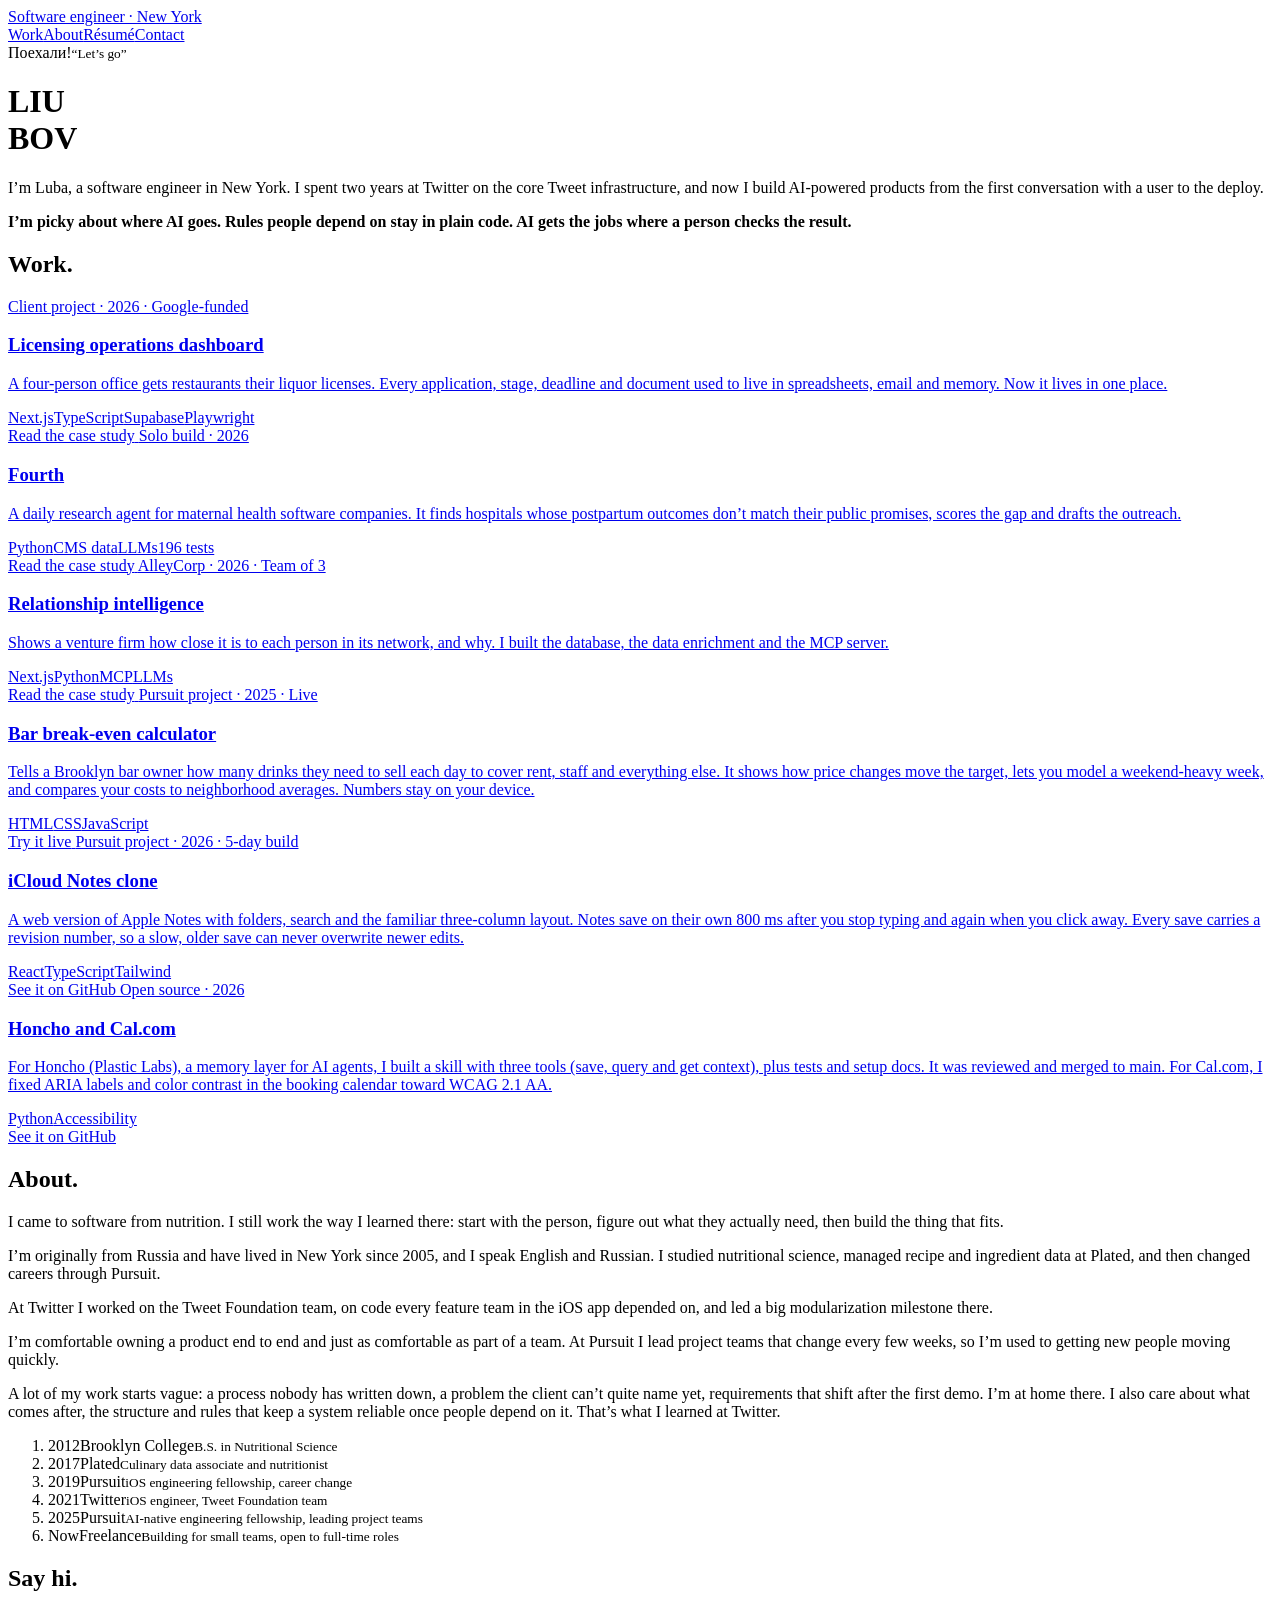
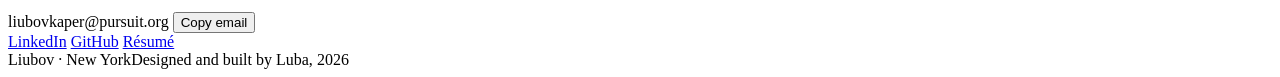
==== index.html @ e2ffd325 "Add home page with work, about and contact" ====
<!doctype html>
<html lang="en">
<head>
<meta charset="utf-8">
<meta name="viewport" content="width=device-width, initial-scale=1, viewport-fit=cover">
<title>Liubov | Software engineer in New York</title>
<meta name="description" content="Luba is a software engineer in New York. Formerly at Twitter, now building AI-powered products end to end.">
<meta property="og:title" content="Liubov">
<meta property="og:description" content="Software engineer in New York. Formerly at Twitter, now building AI-powered products end to end.">
<link rel="icon" href="favicon.svg" type="image/svg+xml">
<link rel="preconnect" href="https://fonts.googleapis.com">
<link rel="preconnect" href="https://fonts.gstatic.com" crossorigin>
<link rel="stylesheet" href="https://fonts.googleapis.com/css2?family=Unbounded:wght@500;800;900&family=Onest:wght@400;500;600;700&display=swap">
<link rel="stylesheet" href="style.css">
</head>
<body>
<div class="dot" aria-hidden="true"></div>

<div class="wrap">
  <header class="top">
    <a class="home" href="/">Software engineer · New York</a>
    <nav aria-label="Main"><a href="#work">Work</a><a href="#about">About</a><a href="resume.html">Résumé</a><a href="#contact">Contact</a></nav>
  </header>

  <div class="stage">
    <div class="wedge" aria-hidden="true"></div>
    <div class="ru" aria-hidden="true">Поехали!<small>“Let’s go”</small></div>
    <h1 class="hero-name">LIU<br>BOV</h1>
  </div>

  <div class="say">
    <p>I’m Luba, a software engineer in New York. I spent two years at Twitter on the core Tweet infrastructure, and now I build AI-powered products from the first conversation with a user to the deploy.</p>
    <p><b>I’m picky about where AI goes. Rules people depend on stay in plain code. AI gets the jobs where a person checks the result.</b></p>
  </div>

  <section class="sec" id="work">
    <h2 class="sec-title">Work<span>.</span></h2>
    <div class="slabs">
      <a class="slab k" href="work/licensing.html">
        <span class="meta">Client project · 2026 · Google-funded</span>
        <h3>Licensing operations dashboard</h3>
        <p>A four-person office gets restaurants their liquor licenses. Every application, stage, deadline and document used to live in spreadsheets, email and memory. Now it lives in one place.</p>
        <div class="tags"><span>Next.js</span><span>TypeScript</span><span>Supabase</span><span>Playwright</span></div>
        <span class="go">Read the case study</span>
      </a>
      <a class="slab r" href="work/fourth.html">
        <span class="meta">Solo build · 2026</span>
        <h3>Fourth</h3>
        <p>A daily research agent for maternal health software companies. It finds hospitals whose postpartum outcomes don’t match their public promises, scores the gap and drafts the outreach.</p>
        <div class="tags"><span>Python</span><span>CMS data</span><span>LLMs</span><span>196 tests</span></div>
        <span class="go">Read the case study</span>
      </a>
      <a class="slab p" href="work/alleycorp.html">
        <span class="meta">AlleyCorp · 2026 · Team of 3</span>
        <h3>Relationship intelligence</h3>
        <p>Shows a venture firm how close it is to each person in its network, and why. I built the database, the data enrichment and the MCP server.</p>
        <div class="tags"><span>Next.js</span><span>Python</span><span>MCP</span><span>LLMs</span></div>
        <span class="go">Read the case study</span>
      </a>
      <a class="slab k" href="https://lubakaper.github.io/BarBreakdownColculator/" target="_blank" rel="noopener">
        <span class="meta">Pursuit project · 2025 · Live</span>
        <h3>Bar break-even calculator</h3>
        <p>Tells a Brooklyn bar owner how many drinks they need to sell each day to cover rent, staff and everything else. It shows how price changes move the target, lets you model a weekend-heavy week, and compares your costs to neighborhood averages. Numbers stay on your device.</p>
        <div class="tags"><span>HTML</span><span>CSS</span><span>JavaScript</span></div>
        <span class="go">Try it live</span>
      </a>
      <a class="slab p" href="https://github.com/LubaKaper" target="_blank" rel="noopener">
        <span class="meta">Pursuit project · 2026 · 5-day build</span>
        <h3>iCloud Notes clone</h3>
        <p>A web version of Apple Notes with folders, search and the familiar three-column layout. Notes save on their own 800 ms after you stop typing and again when you click away. Every save carries a revision number, so a slow, older save can never overwrite newer edits.</p>
        <div class="tags"><span>React</span><span>TypeScript</span><span>Tailwind</span></div>
        <span class="go">See it on GitHub</span>
      </a>
      <a class="slab r" href="https://github.com/LubaKaper" target="_blank" rel="noopener">
        <span class="meta">Open source · 2026</span>
        <h3>Honcho and Cal.com</h3>
        <p>For Honcho (Plastic Labs), a memory layer for AI agents, I built a skill with three tools (save, query and get context), plus tests and setup docs. It was reviewed and merged to main. For Cal.com, I fixed ARIA labels and color contrast in the booking calendar toward WCAG 2.1 AA.</p>
        <div class="tags"><span>Python</span><span>Accessibility</span></div>
        <span class="go">See it on GitHub</span>
      </a>
    </div>
  </section>

  <section class="sec" id="about">
    <h2 class="sec-title">About<span>.</span></h2>
    <div class="about">
      <div>
        <p class="lead">I came to software from nutrition. I still work the way I learned there: start with the person, figure out what they actually need, then build the thing that fits.</p>
        <p>I’m originally from Russia and have lived in New York since 2005, and I speak English and Russian. I studied nutritional science, managed recipe and ingredient data at Plated, and then changed careers through Pursuit.</p>
        <p>At Twitter I worked on the Tweet Foundation team, on code every feature team in the iOS app depended on, and led a big modularization milestone there.</p>
        <p>I’m comfortable owning a product end to end and just as comfortable as part of a team. At Pursuit I lead project teams that change every few weeks, so I’m used to getting new people moving quickly.</p>
        <p>A lot of my work starts vague: a process nobody has written down, a problem the client can’t quite name yet, requirements that shift after the first demo. I’m at home there. I also care about what comes after, the structure and rules that keep a system reliable once people depend on it. That’s what I learned at Twitter.</p>
      </div>
      <ol class="path">
        <li><span class="yr">2012</span><span class="what">Brooklyn College<small>B.S. in Nutritional Science</small></span></li>
        <li><span class="yr">2017</span><span class="what">Plated<small>Culinary data associate and nutritionist</small></span></li>
        <li><span class="yr">2019</span><span class="what">Pursuit<small>iOS engineering fellowship, career change</small></span></li>
        <li><span class="yr">2021</span><span class="what">Twitter<small>iOS engineer, Tweet Foundation team</small></span></li>
        <li><span class="yr">2025</span><span class="what">Pursuit<small>AI-native engineering fellowship, leading project teams</small></span></li>
        <li class="now"><span class="yr">Now</span><span class="what">Freelance<small>Building for small teams, open to full-time roles</small></span></li>
      </ol>
    </div>
  </section>

  <section class="sec" id="contact">
    <div class="contact">
      <h2>Say hi<span>.</span></h2>
      <div class="row">
        <span class="email">liubovkaper@pursuit.org</span>
        <button class="btn solid" type="button" data-copy="liubovkaper@pursuit.org">Copy email</button>
      </div>
      <div class="links">
        <a class="btn" href="https://www.linkedin.com/in/luba-kaper" target="_blank" rel="noopener">LinkedIn</a>
        <a class="btn" href="https://github.com/LubaKaper" target="_blank" rel="noopener">GitHub</a>
        <a class="btn" href="resume.html">Résumé</a>
      </div>
    </div>
  </section>

  <footer><span>Liubov · New York</span><span>Designed and built by Luba, <span data-year>2026</span></span></footer>
</div>
<script src="main.js"></script>
</body>
</html>
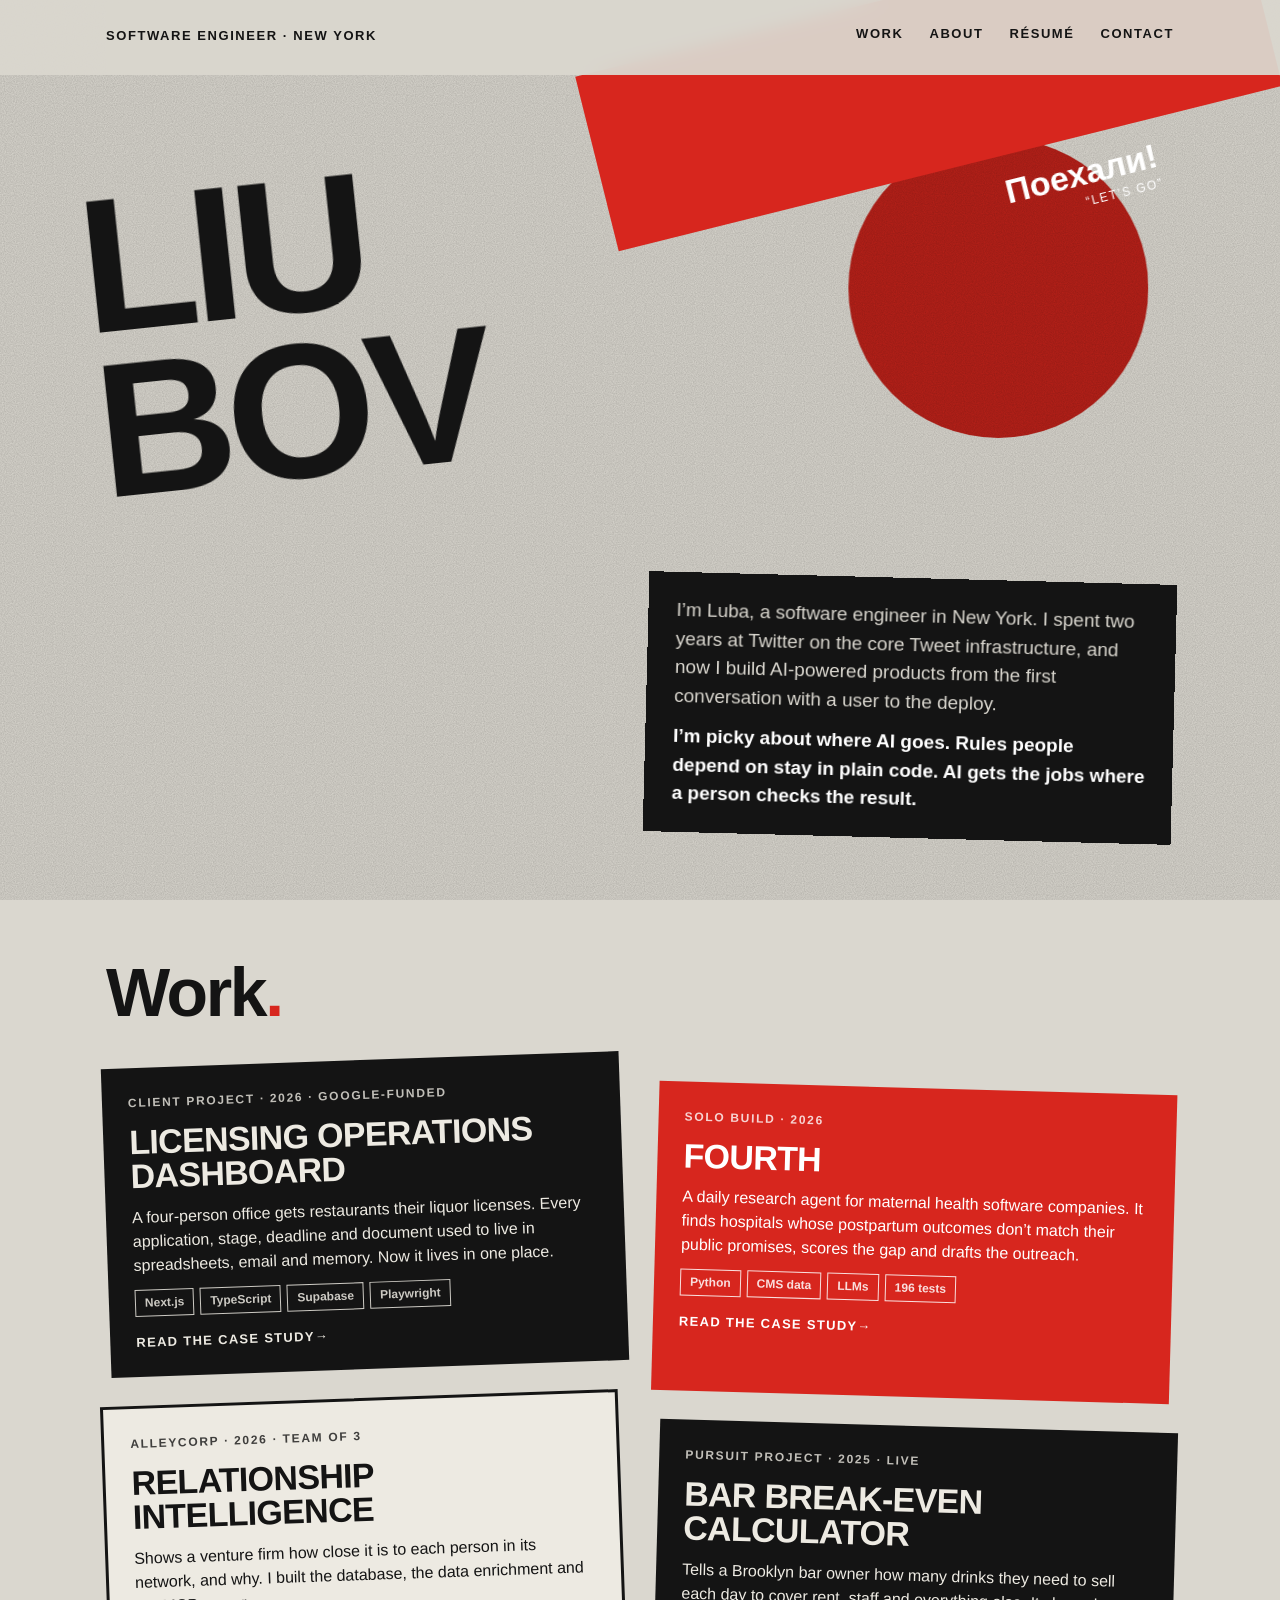
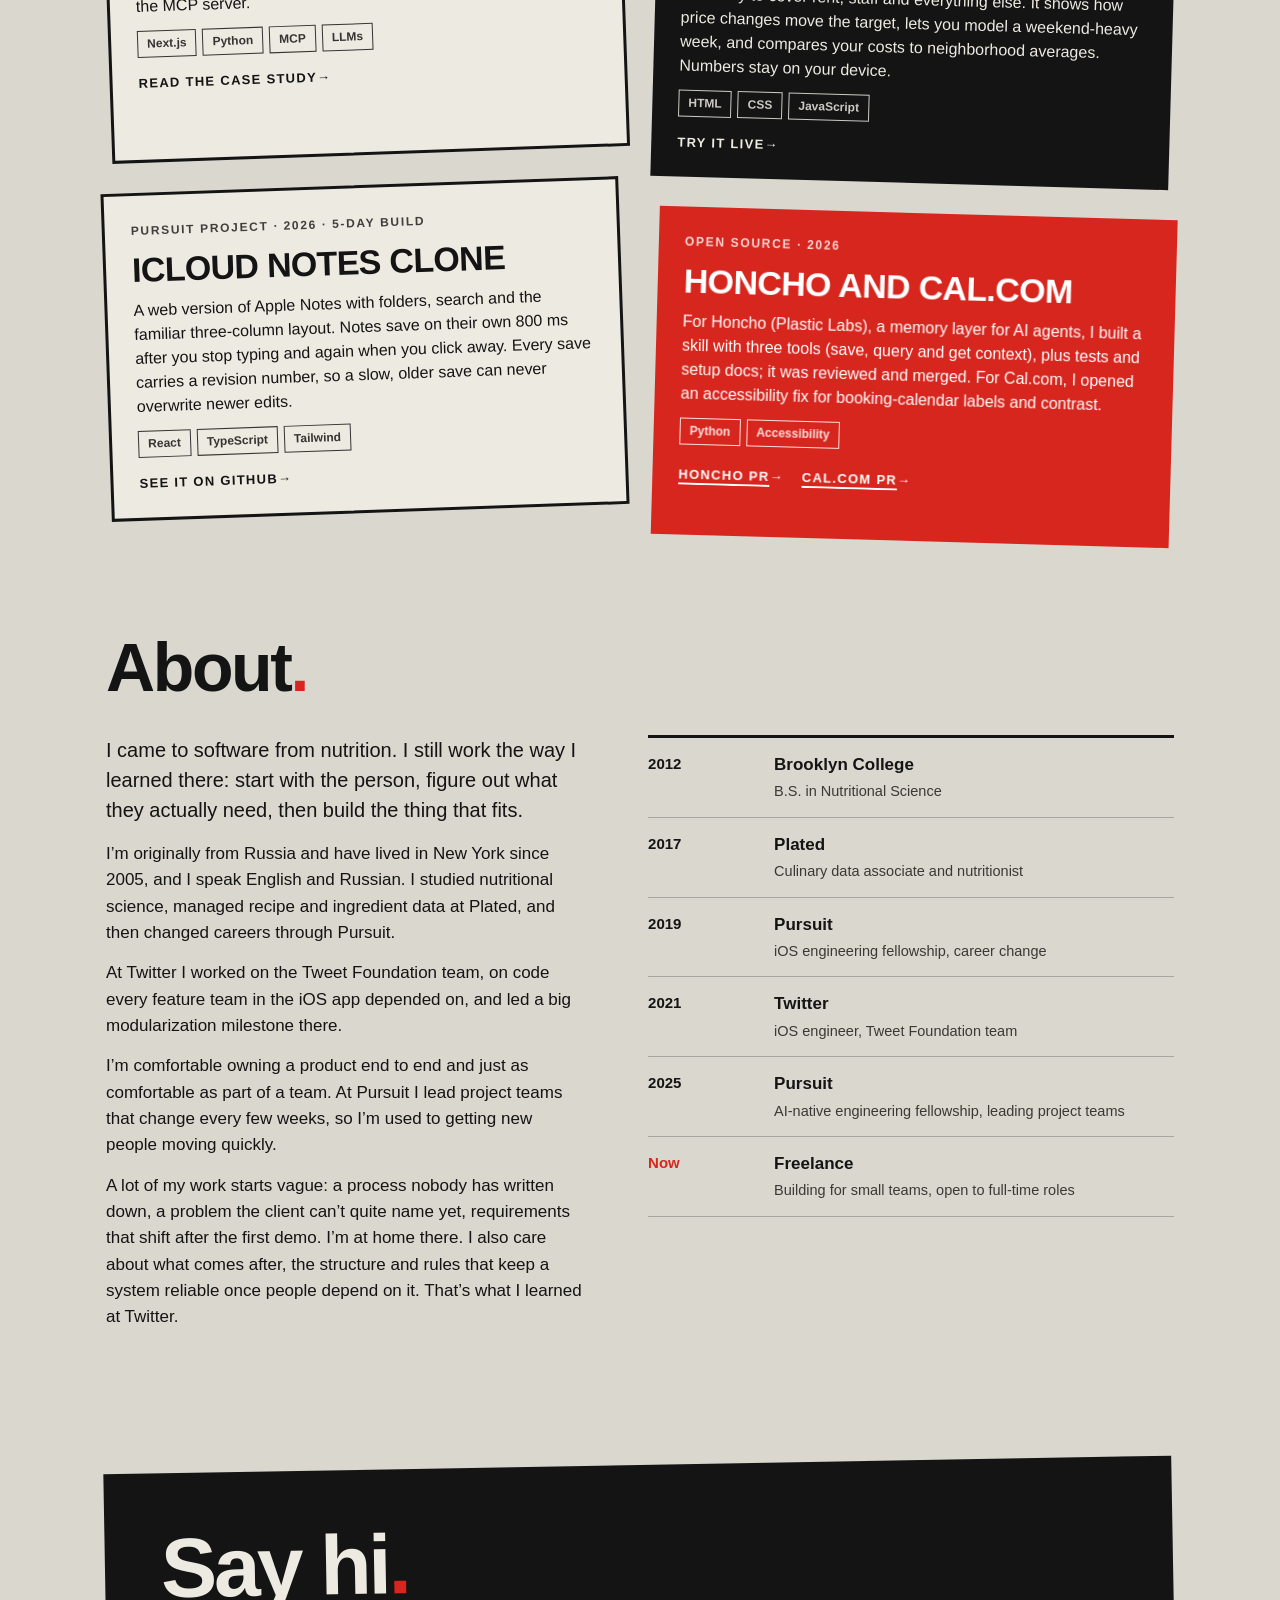
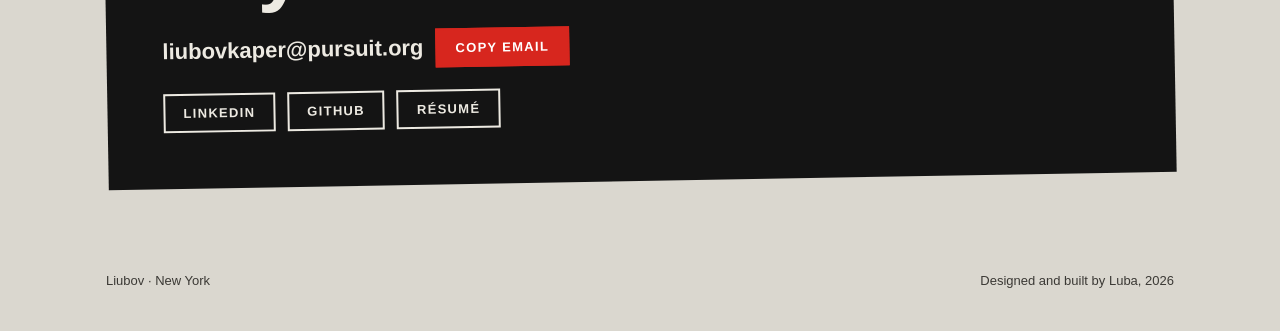
==== commit 920e3fce: "Polish portfolio presentation and metadata" ====
--- a/index.html
+++ b/index.html
@@ -5,13 +5,41 @@
 <meta name="viewport" content="width=device-width, initial-scale=1, viewport-fit=cover">
 <title>Liubov | Software engineer in New York</title>
 <meta name="description" content="Luba is a software engineer in New York. Formerly at Twitter, now building AI-powered products end to end.">
-<meta property="og:title" content="Liubov">
-<meta property="og:description" content="Software engineer in New York. Formerly at Twitter, now building AI-powered products end to end.">
+<meta name="author" content="Luba Kaper">
+<meta name="theme-color" content="#DAD7CF">
+<link rel="canonical" href="https://liubov-dev.vercel.app/">
+<meta property="og:type" content="website">
+<meta property="og:site_name" content="Liubov">
+<meta property="og:title" content="Luba Kaper | Software engineer in New York">
+<meta property="og:description" content="Formerly at Twitter, now building reliable, human-centered AI products from the first conversation to the deploy.">
+<meta property="og:url" content="https://liubov-dev.vercel.app/">
+<meta property="og:image" content="https://liubov-dev.vercel.app/assets/social-card.png">
+<meta property="og:image:width" content="1200">
+<meta property="og:image:height" content="630">
+<meta property="og:image:alt" content="Luba Kaper — product-minded software engineer in New York">
+<meta name="twitter:card" content="summary_large_image">
+<meta name="twitter:title" content="Luba Kaper | Software engineer in New York">
+<meta name="twitter:description" content="Reliable, human-centered AI products from the first conversation to the deploy.">
+<meta name="twitter:image" content="https://liubov-dev.vercel.app/assets/social-card.png">
 <link rel="icon" href="favicon.svg" type="image/svg+xml">
 <link rel="preconnect" href="https://fonts.googleapis.com">
 <link rel="preconnect" href="https://fonts.gstatic.com" crossorigin>
 <link rel="stylesheet" href="https://fonts.googleapis.com/css2?family=Unbounded:wght@500;800;900&family=Onest:wght@400;500;600;700&display=swap">
 <link rel="stylesheet" href="style.css">
+<script type="application/ld+json">
+{
+  "@context": "https://schema.org",
+  "@type": "Person",
+  "name": "Luba Kaper",
+  "url": "https://liubov-dev.vercel.app/",
+  "jobTitle": "Software Engineer",
+  "homeLocation": { "@type": "Place", "name": "New York, NY" },
+  "sameAs": [
+    "https://github.com/LubaKaper",
+    "https://www.linkedin.com/in/luba-kaper"
+  ]
+}
+</script>
 </head>
 <body>
 <div class="dot" aria-hidden="true"></div>
@@ -64,20 +92,23 @@
         <div class="tags"><span>HTML</span><span>CSS</span><span>JavaScript</span></div>
         <span class="go">Try it live</span>
       </a>
-      <a class="slab p" href="https://github.com/LubaKaper" target="_blank" rel="noopener">
+      <a class="slab p" href="https://github.com/LubaKaper/iCloud-Notes-Clone" target="_blank" rel="noopener">
         <span class="meta">Pursuit project · 2026 · 5-day build</span>
         <h3>iCloud Notes clone</h3>
         <p>A web version of Apple Notes with folders, search and the familiar three-column layout. Notes save on their own 800 ms after you stop typing and again when you click away. Every save carries a revision number, so a slow, older save can never overwrite newer edits.</p>
         <div class="tags"><span>React</span><span>TypeScript</span><span>Tailwind</span></div>
         <span class="go">See it on GitHub</span>
       </a>
-      <a class="slab r" href="https://github.com/LubaKaper" target="_blank" rel="noopener">
+      <article class="slab r">
         <span class="meta">Open source · 2026</span>
         <h3>Honcho and Cal.com</h3>
-        <p>For Honcho (Plastic Labs), a memory layer for AI agents, I built a skill with three tools (save, query and get context), plus tests and setup docs. It was reviewed and merged to main. For Cal.com, I fixed ARIA labels and color contrast in the booking calendar toward WCAG 2.1 AA.</p>
+        <p>For Honcho (Plastic Labs), a memory layer for AI agents, I built a skill with three tools (save, query and get context), plus tests and setup docs; it was reviewed and merged. For Cal.com, I opened an accessibility fix for booking-calendar labels and contrast.</p>
         <div class="tags"><span>Python</span><span>Accessibility</span></div>
-        <span class="go">See it on GitHub</span>
-      </a>
+        <div class="project-links">
+          <a class="go" href="https://github.com/plastic-labs/honcho/pull/495" target="_blank" rel="noopener">Honcho PR</a>
+          <a class="go" href="https://github.com/calcom/cal.diy/pull/28776" target="_blank" rel="noopener">Cal.com PR</a>
+        </div>
+      </article>
     </div>
   </section>
 
--- a/style.css
+++ b/style.css
@@ -0,0 +1,252 @@
+:root {
+  --paper: #DAD7CF;
+  --paper-2: #EDEAE2;
+  --ink: #141414;
+  --ink-2: #3B3935;
+  --red: #D7261E;
+  --yellow: #F2C230;
+  --display: "Unbounded", "Arial Black", Arial, sans-serif;
+  --body: "Onest", "Helvetica Neue", Arial, sans-serif;
+  color-scheme: light;
+}
+* { box-sizing: border-box; }
+html { scroll-behavior: smooth; overflow-x: clip; }
+body {
+  margin: 0; background: var(--paper); color: var(--ink);
+  font: 17px/1.55 var(--body); -webkit-font-smoothing: antialiased;
+}
+body::before {
+  content: ""; position: fixed; inset: 0; pointer-events: none; z-index: 0; opacity: .35; mix-blend-mode: multiply;
+  background-image: url("data:image/svg+xml,%3Csvg xmlns='http://www.w3.org/2000/svg' width='160' height='160'%3E%3Cfilter id='n'%3E%3CfeTurbulence type='fractalNoise' baseFrequency='.9' numOctaves='2'/%3E%3CfeColorMatrix values='0 0 0 0 0 0 0 0 0 0 0 0 0 0 0 0 0 0 .5 0'/%3E%3C/filter%3E%3Crect width='160' height='160' filter='url(%23n)'/%3E%3C/svg%3E");
+}
+a { color: inherit; }
+img { max-width: 100%; display: block; }
+::selection { background: var(--red); color: #fff; }
+:focus-visible { outline: 3px solid var(--red); outline-offset: 3px; }
+
+.wrap { position: relative; z-index: 2; max-width: 1180px; margin: 0 auto; padding-inline: clamp(16px, 5vw, 56px); }
+
+/* cursor dot */
+.dot { position: fixed; left: 0; top: 0; width: 300px; height: 300px; margin: -150px 0 0 -150px; border-radius: 50%;
+  background: var(--red); mix-blend-mode: multiply; pointer-events: none; z-index: 1; will-change: transform; }
+.page-case .dot { width: 160px; height: 160px; margin: -80px 0 0 -80px; opacity: .8; }
+
+/* header */
+.top { position: relative; z-index: 5; display: flex; justify-content: space-between; align-items: center; gap: 16px;
+  padding-block: 24px; font-weight: 700; font-size: 13px; text-transform: uppercase; letter-spacing: .12em; }
+.top .home { text-decoration: none; }
+.top nav { display: flex; gap: clamp(12px, 3vw, 26px); flex-wrap: wrap; }
+.top nav a { text-decoration: none; border-bottom: 2px solid transparent; padding-bottom: 2px; }
+.top nav a:hover { border-color: var(--red); }
+
+/* hero */
+.stage { position: relative; min-height: 470px; }
+.wedge { position: absolute; right: -10%; top: 0; width: 64%; height: 180px; background: var(--red);
+  transform-origin: 0 50%; transform: rotate(var(--rot, -14deg)); transition: transform .9s cubic-bezier(.2,.8,.2,1); }
+.hero-name { position: relative; z-index: 1; font-family: var(--display); font-weight: 900;
+  font-size: clamp(64px, 15vw, 200px); line-height: .86; letter-spacing: -.045em; margin: 0;
+  transform: rotate(-6deg); transform-origin: left bottom; padding-top: 110px; }
+.ru { position: absolute; z-index: 1; right: 2%; top: 64px; font-family: var(--display); font-weight: 800;
+  font-size: clamp(22px, 3vw, 34px); color: #fff; transform: rotate(-14deg); transform-origin: right top; text-align: right; line-height: 1; }
+.ru small { display: block; font-family: var(--body); font-weight: 500; font-size: 12px; letter-spacing: .14em; text-transform: uppercase; margin-top: 6px; }
+.say { position: relative; z-index: 2; max-width: 50ch; margin: 34px 0 0 auto; font-size: 19px; font-weight: 500; line-height: 1.5;
+  background: var(--ink); color: var(--paper); padding: 24px 28px; transform: rotate(1.5deg); }
+.say p { margin: 0; } .say p + p { margin-top: 12px; }
+.say b { color: #fff; }
+
+/* sections */
+.sec { position: relative; z-index: 2; padding-top: 120px; }
+.sec-title { font-family: var(--display); font-weight: 800; font-size: clamp(34px, 6vw, 68px); letter-spacing: -.035em; line-height: 1; margin: 0 0 34px; }
+.sec-title span { color: var(--red); }
+
+/* project slabs */
+.slabs { display: grid; grid-template-columns: repeat(2, minmax(0, 1fr)); gap: 30px 32px; }
+.slab { position: relative; overflow: hidden; display: grid; gap: 12px; align-content: start; padding: 26px 26px 24px;
+  text-decoration: none; transition: transform .5s cubic-bezier(.2,1.2,.4,1), box-shadow .5s; }
+.slab:nth-child(odd) { transform: rotate(-2deg); }
+.slab:nth-child(even) { transform: rotate(1.6deg) translateY(28px); }
+.slab:hover, .slab:focus-visible { transform: rotate(0) scale(1.025); z-index: 3; box-shadow: 14px 14px 0 rgba(20,20,20,.25); }
+.slab.k { background: var(--ink); color: var(--paper-2); }
+.slab.r { background: var(--red); color: #fff; }
+.slab.p { background: var(--paper-2); color: var(--ink); border: 3px solid var(--ink); }
+.slab.wide { grid-column: 1 / -1; }
+.slab::after { content: ""; position: absolute; left: -10%; bottom: 10px; width: 120%; height: 16px; background: var(--red);
+  transform: translateX(-102%) rotate(-4deg); transition: transform .55s cubic-bezier(.2,.8,.2,1); mix-blend-mode: multiply; pointer-events: none; }
+.slab.r::after { background: var(--ink); mix-blend-mode: normal; }
+.slab:hover::after, .slab:focus-visible::after { transform: translateX(0) rotate(-4deg); }
+.slab .meta { font-weight: 700; font-size: 12px; letter-spacing: .14em; text-transform: uppercase; opacity: .8; }
+.slab h3 { margin: 0; font-family: var(--display); font-weight: 800; font-size: clamp(24px, 2.8vw, 34px); line-height: 1.02; letter-spacing: -.02em; text-transform: uppercase; }
+.slab p { margin: 0; font-size: 16px; line-height: 1.5; position: relative; z-index: 1; max-width: 56ch; }
+.slab .tags { display: flex; flex-wrap: wrap; gap: 6px; position: relative; z-index: 1; }
+.slab .tags span { font-size: 12px; font-weight: 600; padding: 3px 9px; border: 1.5px solid currentColor; opacity: .85; }
+.slab .go { font-weight: 700; font-size: 13px; letter-spacing: .1em; text-transform: uppercase; position: relative; z-index: 1; margin-top: 4px; }
+.slab .go::after { content: " \2192"; display: inline-block; transition: transform .3s; }
+.slab:hover .go::after { transform: translateX(6px); }
+.project-links { display: flex; flex-wrap: wrap; gap: 8px 18px; margin-top: 4px; position: relative; z-index: 1; }
+.project-links a { color: inherit; text-decoration-thickness: 1.5px; text-underline-offset: 4px; }
+
+/* about */
+.about { display: grid; grid-template-columns: minmax(0, 1fr) minmax(0, 1.1fr); gap: clamp(28px, 5vw, 64px); align-items: start; }
+.about .lead { font-size: 20px; line-height: 1.5; margin: 0 0 16px; font-weight: 500; }
+.about p { margin: 0 0 14px; max-width: 58ch; }
+.path { list-style: none; margin: 0; padding: 0; border-top: 3px solid var(--ink); }
+.path li { display: grid; grid-template-columns: 110px 1fr; gap: 16px; padding: 14px 0; border-bottom: 1.5px solid rgba(20,20,20,.25);
+  transition: background .25s, padding .3s; }
+.path li:hover { background: rgba(215,38,30,.1); padding-left: 10px; }
+.path .yr { font-family: var(--display); font-weight: 800; font-size: 15px; font-variant-numeric: tabular-nums; }
+.path .what { font-weight: 600; }
+.path .what small { display: block; font-weight: 400; font-size: 14.5px; color: var(--ink-2); margin-top: 2px; }
+.path li.now .yr { color: var(--red); }
+
+/* contact */
+.contact { background: var(--ink); color: var(--paper-2); padding: clamp(28px, 5vw, 56px); transform: rotate(-1deg); position: relative; overflow: hidden; }
+.contact h2 { font-family: var(--display); font-weight: 900; font-size: clamp(36px, 7vw, 84px); letter-spacing: -.04em; line-height: .95; margin: 0 0 24px; }
+.contact h2 span { color: var(--red); }
+.contact .row { display: flex; flex-wrap: wrap; gap: 12px; align-items: center; }
+.contact .email { font-size: clamp(17px, 2.2vw, 22px); font-weight: 600; user-select: all; word-break: break-all; }
+.btn { display: inline-flex; align-items: center; gap: 8px; padding: 11px 18px; font: 700 13px/1 var(--body); letter-spacing: .1em;
+  text-transform: uppercase; text-decoration: none; cursor: pointer; border: 2px solid currentColor; background: transparent; color: inherit;
+  transition: background .2s, color .2s, transform .2s; }
+.btn:hover { background: var(--red); border-color: var(--red); color: #fff; transform: translateY(-2px); }
+.btn.solid { background: var(--red); border-color: var(--red); color: #fff; }
+.btn.solid:hover { background: #fff; color: var(--ink); border-color: #fff; }
+.links { display: flex; flex-wrap: wrap; gap: 12px; margin-top: 22px; }
+
+footer { position: relative; z-index: 2; padding-block: 90px 40px; font-size: 13px; color: var(--ink-2); display: flex; justify-content: space-between; gap: 16px; flex-wrap: wrap; }
+
+/* ============ case study pages ============ */
+.case-head { position: relative; z-index: 2; padding-top: 30px; }
+.back { font-weight: 700; font-size: 13px; letter-spacing: .12em; text-transform: uppercase; text-decoration: none; }
+.back:hover { color: var(--red); }
+.case-title { font-family: var(--display); font-weight: 900; font-size: clamp(40px, 8vw, 104px); letter-spacing: -.045em; line-height: .92; margin: 34px 0 20px;
+  max-width: 14ch; text-wrap: balance; }
+.case-title .bar { display: block; width: 120px; height: 18px; background: var(--red); margin-bottom: 22px; transform: rotate(-3deg); }
+.case-sub { font-size: 21px; line-height: 1.45; max-width: 46ch; margin: 0; font-weight: 500; }
+.facts { display: grid; grid-template-columns: repeat(4, minmax(0, 1fr)); gap: 0; margin-top: 44px; border-top: 3px solid var(--ink); }
+.facts div { padding: 14px 16px 14px 0; border-bottom: 1.5px solid rgba(20,20,20,.25); }
+.facts dt { font-size: 11px; font-weight: 700; letter-spacing: .14em; text-transform: uppercase; color: var(--ink-2); margin-bottom: 4px; }
+.facts dd { margin: 0; font-weight: 600; font-size: 15.5px; }
+.case-actions { display: flex; gap: 10px; margin: 18px 0 0; }
+.case-actions .btn { background: var(--ink); color: var(--paper-2); border-color: var(--ink); }
+.case-actions .btn:hover { background: var(--red); border-color: var(--red); }
+.case-body { position: relative; z-index: 2; display: grid; grid-template-columns: 200px minmax(0, 1fr); gap: 40px; padding-top: 70px; }
+.toc { position: sticky; top: 90px; align-self: start; display: grid; gap: 8px; font-size: 13px; font-weight: 700; text-transform: uppercase; letter-spacing: .1em; }
+.toc a { text-decoration: none; color: var(--ink-2); border-left: 3px solid transparent; padding-left: 10px; transition: color .2s, border-color .2s; }
+.toc a:hover, .toc a.on { color: var(--ink); border-color: var(--red); }
+.prose { max-width: 68ch; background: var(--paper-2); padding: clamp(22px, 4vw, 48px); box-shadow: 10px 10px 0 rgba(20,20,20,.12); }
+.prose h2 { font-family: var(--display); font-weight: 800; font-size: 26px; letter-spacing: -.02em; line-height: 1.1; margin: 44px 0 14px; scroll-margin-top: 20px; }
+.prose h2:first-child { margin-top: 0; }
+.prose p { margin: 0 0 16px; }
+.prose ul { margin: 0 0 18px; padding-left: 20px; }
+.prose li { margin-bottom: 8px; }
+.prose li::marker { color: var(--red); }
+.prose strong { font-weight: 700; }
+.prose blockquote { margin: 22px 0; padding: 4px 0 4px 18px; border-left: 6px solid var(--red); font-size: 20px; font-weight: 500; line-height: 1.4; }
+.prose .note { font-size: 14px; color: var(--ink-2); }
+
+/* visual summaries inside case studies */
+.case-visual { margin: 26px 0 34px; padding: 22px; border: 3px solid var(--ink); background: var(--paper); box-shadow: 7px 7px 0 var(--red); }
+.case-visual figcaption { margin-bottom: 18px; font-weight: 600; font-size: 15px; }
+.case-visual figcaption span { display: block; margin-bottom: 4px; font-size: 11px; font-weight: 800; letter-spacing: .14em; text-transform: uppercase; color: var(--red); }
+.visual-pipeline { display: grid; grid-template-columns: 1fr auto 1fr auto 1fr; gap: 9px; align-items: stretch; }
+.visual-node { display: grid; align-content: start; gap: 5px; min-width: 0; padding: 14px; background: var(--paper-2); border: 2px solid var(--ink); }
+.visual-node.dark { background: var(--ink); color: #fff; }
+.visual-node.red { background: var(--red); color: #fff; border-color: var(--red); }
+.visual-node small { font-size: 10px; font-weight: 800; letter-spacing: .12em; text-transform: uppercase; opacity: .75; }
+.visual-node b { font-family: var(--display); font-size: 14px; line-height: 1.15; text-transform: uppercase; }
+.visual-node span { font-size: 12.5px; line-height: 1.35; }
+.visual-arrow { align-self: center; font-family: var(--display); font-size: 23px; font-weight: 900; color: var(--red); }
+
+.scorecard { background: var(--ink); color: #fff; box-shadow: 7px 7px 0 var(--yellow); }
+.scorecard figcaption span { color: var(--yellow); }
+.score-row { display: grid; grid-template-columns: minmax(115px, 1fr) 2.2fr 46px; gap: 12px; align-items: center; margin-top: 12px; }
+.score-row b { font-size: 13px; }
+.score-track { height: 16px; background: rgba(255,255,255,.16); }
+.score-fill { display: block; height: 100%; background: var(--red); }
+.score-row:nth-of-type(2) .score-fill { background: var(--yellow); }
+.score-row:nth-of-type(3) .score-fill { background: var(--paper); }
+.score-points { font-family: var(--display); font-size: 13px; font-weight: 800; text-align: right; }
+.score-key { display: flex; flex-wrap: wrap; gap: 8px; margin-top: 20px; }
+.score-key span { padding: 5px 8px; border: 1.5px solid currentColor; font-size: 11px; font-weight: 800; letter-spacing: .08em; text-transform: uppercase; }
+.score-key .act { background: var(--red); border-color: var(--red); }
+
+.outcome-grid { display: grid; grid-template-columns: repeat(2, minmax(0, 1fr)); gap: 12px; margin: 18px 0; }
+.outcome-card { padding: 16px; border: 2px solid var(--ink); background: #fff; }
+.outcome-card.projected { border-style: dashed; }
+.outcome-card .claim { display: block; margin-bottom: 7px; font-size: 10px; font-weight: 800; letter-spacing: .14em; text-transform: uppercase; color: var(--red); }
+.outcome-card strong { display: block; font-family: var(--display); font-size: 18px; line-height: 1.15; }
+.outcome-card p { margin: 7px 0 0; font-size: 13.5px; line-height: 1.4; color: var(--ink-2); }
+
+/* the flow: code / AI / person */
+.flow { display: grid; gap: 8px; margin: 18px 0 26px; }
+.step { display: grid; grid-template-columns: 96px 1fr; gap: 14px; align-items: center; padding: 11px 14px; background: #fff;
+  border: 2px solid var(--ink); transition: transform .3s cubic-bezier(.2,1.2,.4,1); }
+.step:hover { transform: translateX(8px); }
+.step .kind { font-size: 11px; font-weight: 800; letter-spacing: .12em; text-transform: uppercase; padding: 5px 7px; text-align: center; }
+.step.c .kind { background: var(--ink); color: #fff; }
+.step.a .kind { background: var(--yellow); color: var(--ink); }
+.step.h .kind { background: var(--red); color: #fff; }
+.step b { display: block; font-size: 16px; }
+.step span.d { font-size: 14.5px; color: var(--ink-2); }
+
+.next { position: relative; z-index: 2; margin-top: 90px; }
+.next a { display: block; text-decoration: none; background: var(--ink); color: var(--paper-2); padding: 30px 32px; transform: rotate(-1deg); transition: transform .4s, background .3s; }
+.next a:hover { transform: rotate(0); background: var(--red); color: #fff; }
+.next small { font-weight: 700; font-size: 12px; letter-spacing: .14em; text-transform: uppercase; opacity: .8; }
+.next strong { display: block; font-family: var(--display); font-weight: 800; font-size: clamp(26px, 4vw, 44px); letter-spacing: -.03em; margin-top: 6px; }
+
+/* entrance */
+@media (prefers-reduced-motion: no-preference) {
+  .hero-name, .say, .wedge, .ru { animation: drop .9s cubic-bezier(.2,.9,.25,1) both; }
+  .wedge { animation-delay: .05s; } .ru { animation-delay: .25s; } .say { animation-delay: .35s; }
+  @keyframes drop { from { opacity: 0; translate: 0 -30px; } to { opacity: 1; translate: 0 0; } }
+  .dot.auto { animation: orbit 11s ease-in-out infinite alternate; }
+  @keyframes orbit {
+    0% { transform: translate3d(74vw, 22vh, 0); }
+    38% { transform: translate3d(56vw, 48vh, 0); }
+    72% { transform: translate3d(84vw, 62vh, 0); }
+    100% { transform: translate3d(66vw, 34vh, 0); }
+  }
+}
+@media (prefers-reduced-motion: reduce) {
+  *, *::before, *::after { transition-duration: .01ms !important; animation: none !important; }
+  html { scroll-behavior: auto; }
+}
+
+/* mobile */
+@media (max-width: 820px) {
+  .slabs, .about { grid-template-columns: 1fr; }
+  .slab:nth-child(even) { transform: rotate(1.4deg); }
+  .stage { min-height: 0; }
+  .wedge { height: 110px; top: 30px; width: 80%; }
+  .ru { top: 40px; }
+  .hero-name { padding-top: 130px; font-size: 30vw; }
+  .top { gap: 10px; padding-block: 12px; font-size: 11px; letter-spacing: .06em; }
+  .top .home { max-width: 8em; line-height: 1.3; }
+  .top nav { gap: 11px; flex-wrap: nowrap; }
+  .case-body { grid-template-columns: 1fr; }
+  .toc { display: none; }
+  .facts { grid-template-columns: repeat(2, minmax(0, 1fr)); }
+  .path li { grid-template-columns: 84px 1fr; }
+  .dot { width: 180px; height: 180px; margin: -90px 0 0 -90px; opacity: .85; }
+  .visual-pipeline { grid-template-columns: 1fr; }
+  .visual-arrow { transform: rotate(90deg); justify-self: center; line-height: .8; }
+  .score-row { grid-template-columns: 1fr 42px; gap: 7px 10px; }
+  .score-track { grid-column: 1 / -1; grid-row: 2; }
+  .score-points { grid-column: 2; grid-row: 1; }
+  .outcome-grid { grid-template-columns: 1fr; }
+}
+
+/* sticky header on every page */
+.top {
+  position: sticky; top: env(safe-area-inset-top, 0px); z-index: 20;
+  background: rgba(218, 215, 207, .94);
+  -webkit-backdrop-filter: blur(8px); backdrop-filter: blur(8px);
+  box-shadow: 0 0 0 100vmax rgba(218, 215, 207, .94);
+  clip-path: inset(0 -100vmax);
+  transition: border-color .2s;
+  border-bottom: 2px solid transparent;
+}
+.top.scrolled { border-bottom-color: var(--ink); }
+.sec, .prose h2, .cv-sec { scroll-margin-top: 80px; }
+@media print { .top { position: static; box-shadow: none; clip-path: none; } }
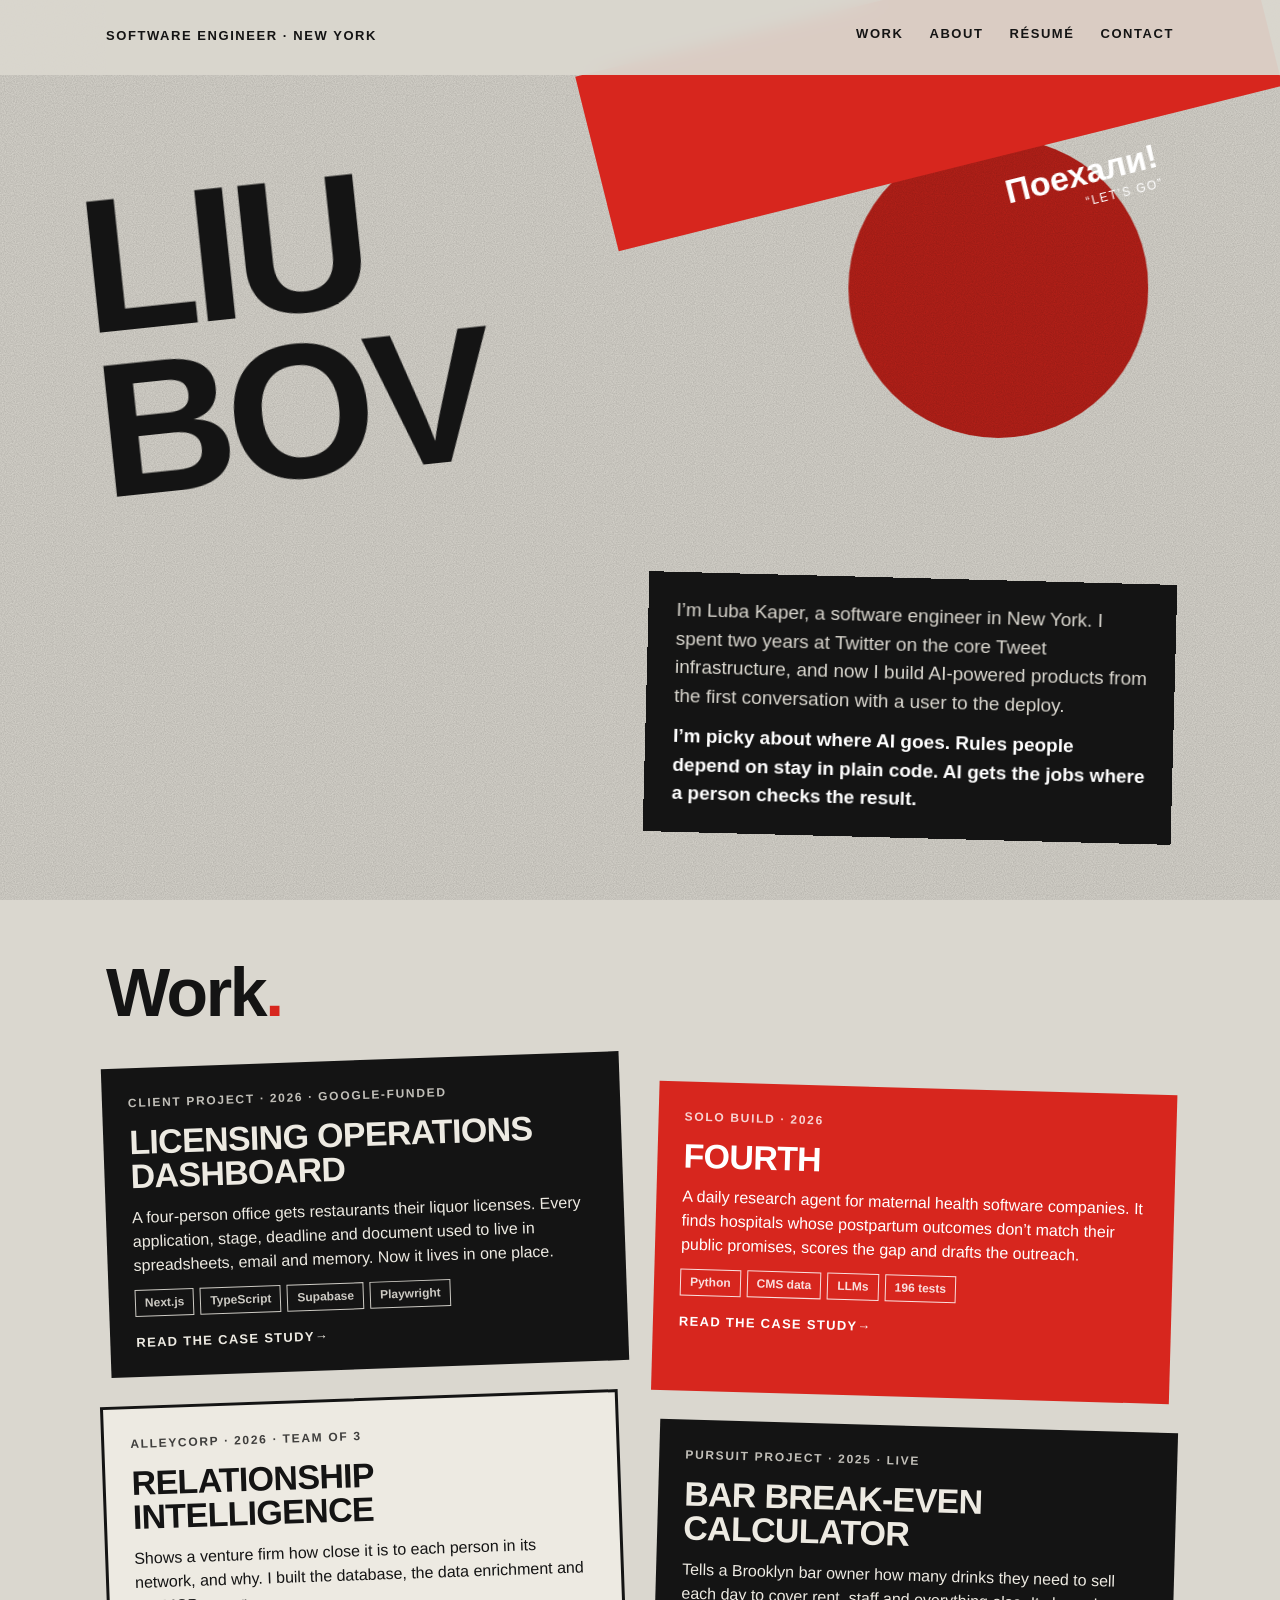
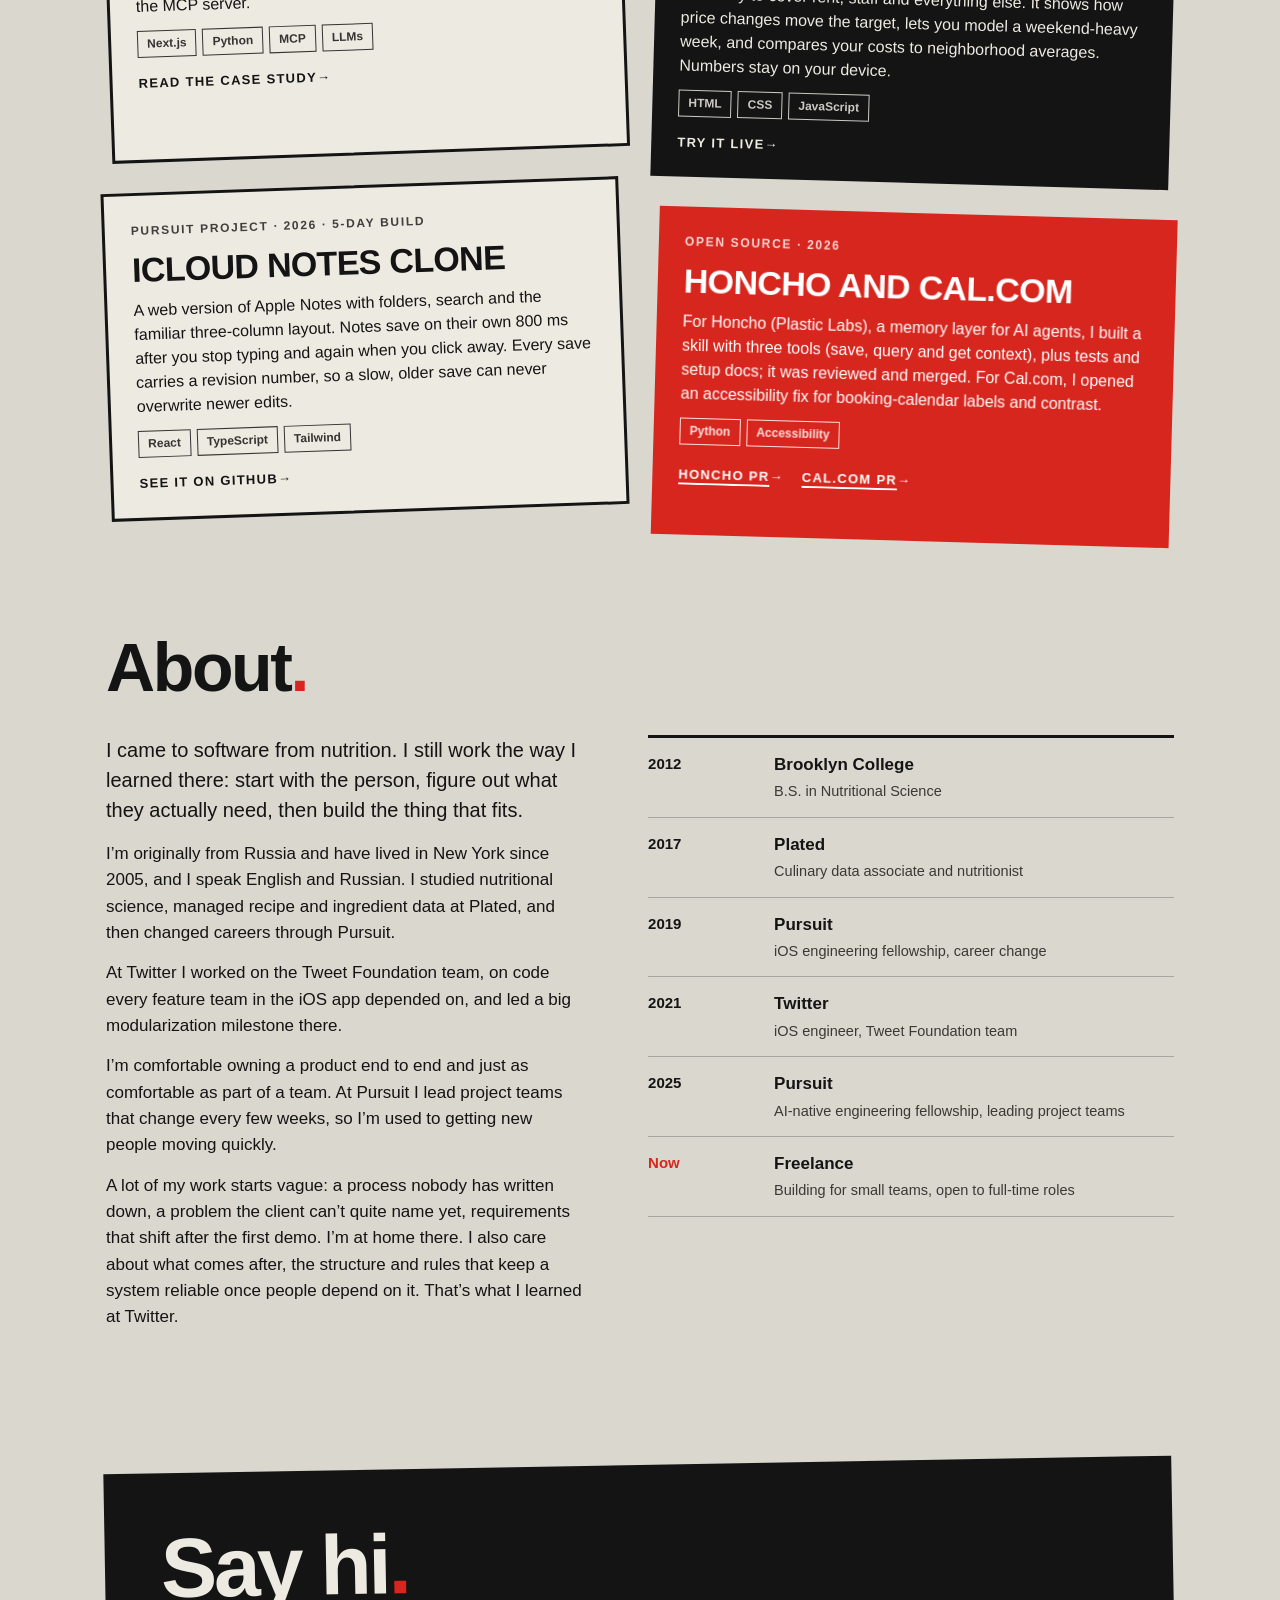
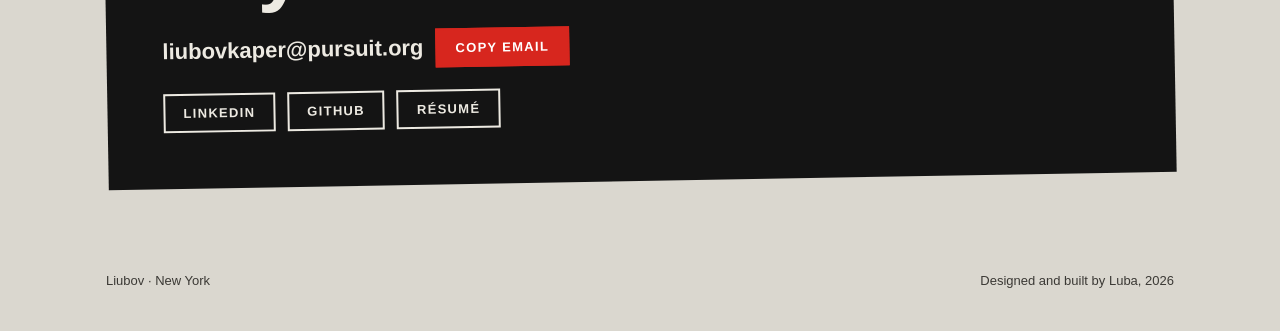
==== commit 5ba9a6de: "Use full name in page titles, intro and Person data for search Co-Authored-By: Claude Opus 5.5 <nore" ====
--- a/index.html
+++ b/index.html
@@ -3,7 +3,7 @@
 <head>
 <meta charset="utf-8">
 <meta name="viewport" content="width=device-width, initial-scale=1, viewport-fit=cover">
-<title>Liubov | Software engineer in New York</title>
+<title>Luba Kaper | Software engineer in New York</title>
 <meta name="description" content="Luba is a software engineer in New York. Formerly at Twitter, now building AI-powered products end to end.">
 <meta name="author" content="Luba Kaper">
 <meta name="theme-color" content="#DAD7CF">
@@ -31,6 +31,7 @@
   "@context": "https://schema.org",
   "@type": "Person",
   "name": "Luba Kaper",
+  "alternateName": ["Liubov Kaper", "Liubov"],
   "url": "https://liubov-dev.vercel.app/",
   "jobTitle": "Software Engineer",
   "homeLocation": { "@type": "Place", "name": "New York, NY" },
@@ -57,7 +58,7 @@
   </div>
 
   <div class="say">
-    <p>I’m Luba, a software engineer in New York. I spent two years at Twitter on the core Tweet infrastructure, and now I build AI-powered products from the first conversation with a user to the deploy.</p>
+    <p>I’m Luba Kaper, a software engineer in New York. I spent two years at Twitter on the core Tweet infrastructure, and now I build AI-powered products from the first conversation with a user to the deploy.</p>
     <p><b>I’m picky about where AI goes. Rules people depend on stay in plain code. AI gets the jobs where a person checks the result.</b></p>
   </div>
 
